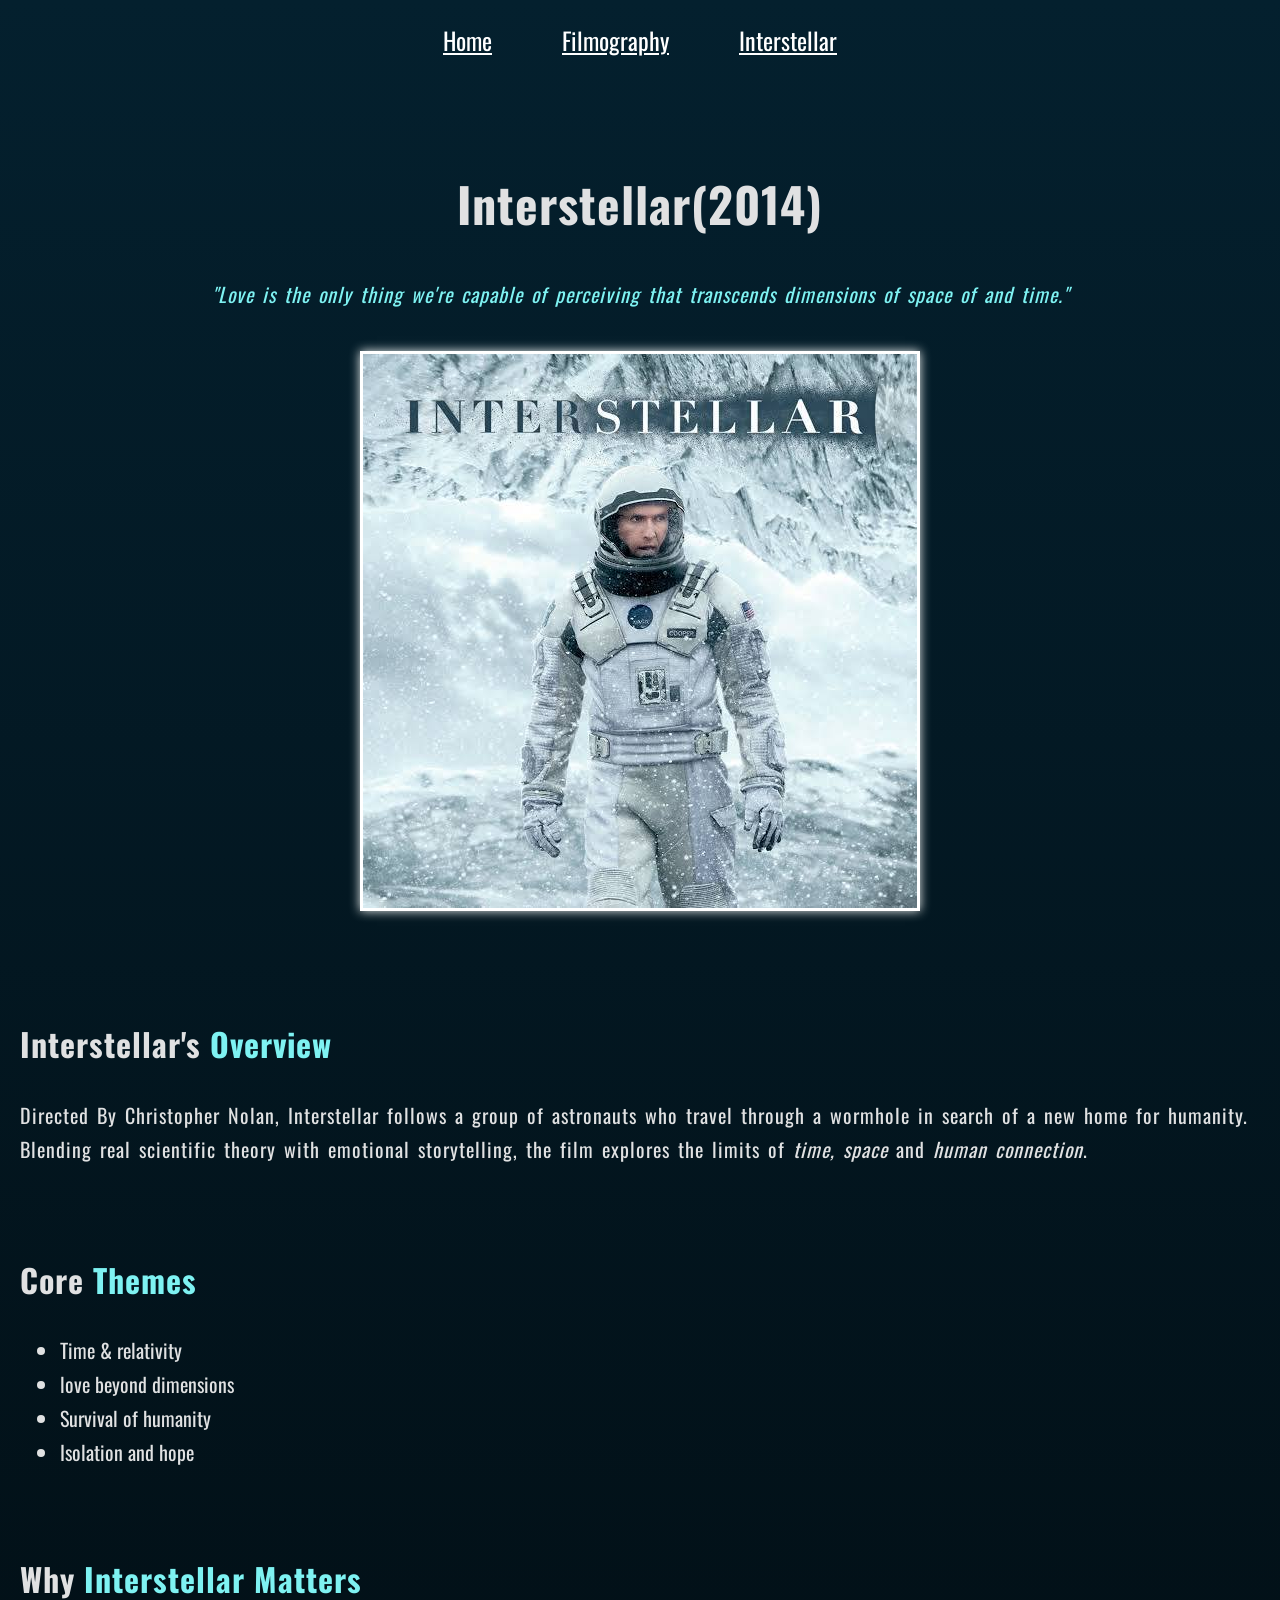
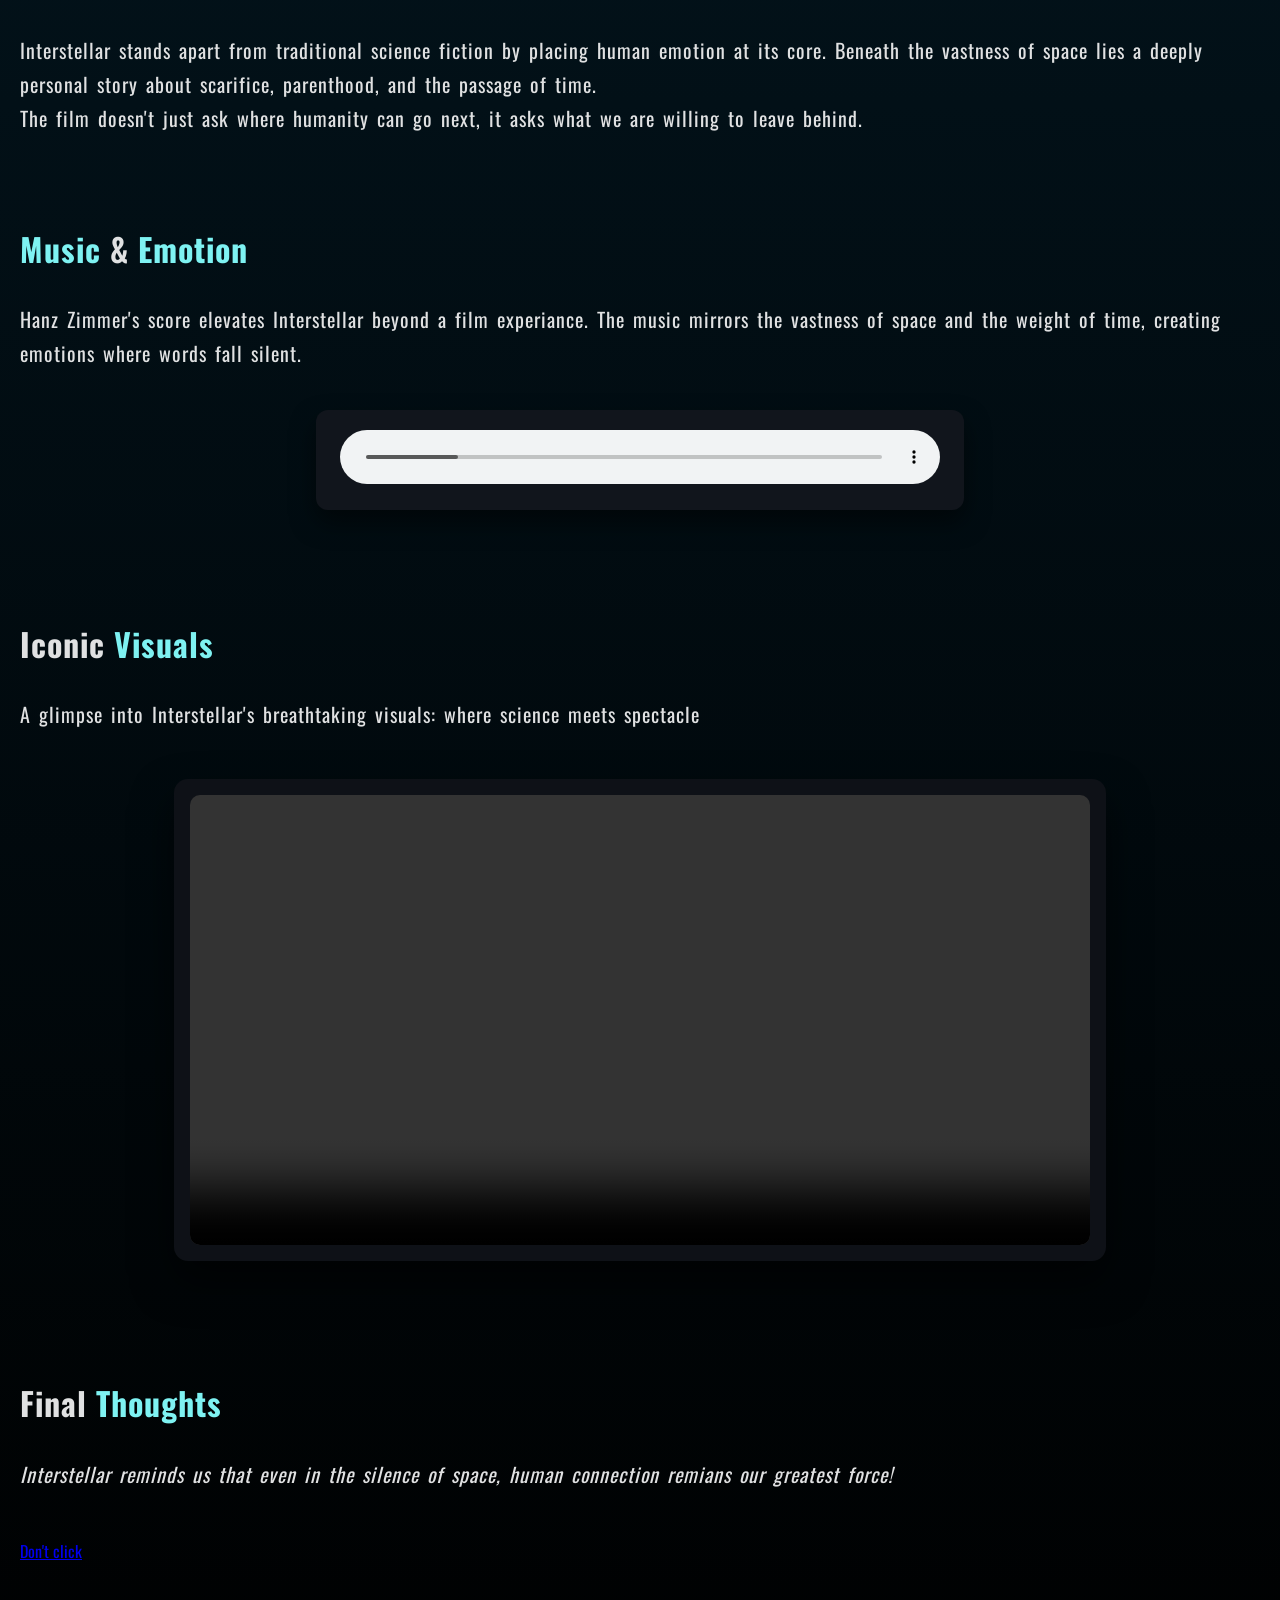
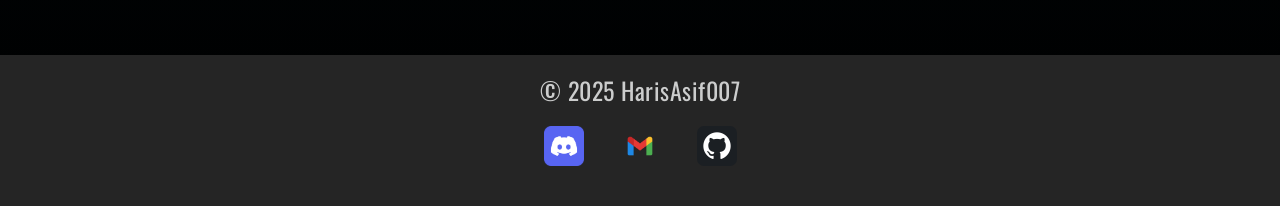
==== interstellar.html @ 0cb40a7e "Add files via upload" ====
<!DOCTYPE html>
<html lang="en">
<head>
    <meta charset="UTF-8">
    <meta name="viewport" content="width=device-width, initial-scale=1.0">
    <title> Christopher Nolan | Interstallar</title>
    <link rel=" icon" href="Icons/Favicon.png" type="image/png">
    <link rel="preconnect" href="https://fonts.googleapis.com">
    <link rel="preconnect" href="https://fonts.gstatic.com" crossorigin>
    <link href="https://fonts.googleapis.com/css2?family=Oswald:wght@200..700&display=swap" rel="stylesheet">
    <link rel="preconnect" href="https://fonts.googleapis.com">
    <link rel="preconnect" href="https://fonts.gstatic.com" crossorigin>
    <link href="https://fonts.googleapis.com/css2?family=Inter:ital,opsz,wght@0,14..32,100..900;1,14..32,100..900&family=Oswald:wght@200..700&display=swap" rel="stylesheet">
    <link rel="stylesheet" href="style.css">
    
</head>

<body id="interstellar">
    <nav>
        <a href="index.html"> <ins>Home</ins></a>
        <a href="filmography.html"> <ins>Filmography</ins></a>
        <a href="interstellar.html"> <ins>Interstellar</ins></a>
    </nav>
    <header>
        <h1>Interstellar(2014)</h1>
        <p>
            <span><i>"Love is the only thing we're capable of perceiving  that transcends dimensions of space of and time."</i></span>
        </p>
        <img src="Images/Intersteller-poster.jpg" alt="Interstallar-Poster">
    </header>

    <section>
        <h2>Interstellar's <span>Overview</span></h2>
        <p>
            Directed By Christopher Nolan, Interstellar follows a group of astronauts who travel through a wormhole in search 
            of a new home for humanity. Blending real scientific theory with emotional storytelling, the film explores the limits
            of <i>time, space</i> and <i>human connection</i>.
        </p>
    </section>

    <section>
        <h2>Core <span>Themes</span></h2>
        <ul>
            <li>Time & relativity</li>
            <li>love beyond dimensions</li>
            <li>Survival of humanity</li>
            <li>Isolation and hope</li>
        </ul>
    </section>

    <section>
        <h2>Why <span>Interstellar Matters</span></h2>
        <p>
            Interstellar stands apart from traditional science fiction by placing human emotion at its core. Beneath the vastness of space lies a deeply
            personal story about scarifice, parenthood, and the passage of time.
            <br>
            The film doesn't just ask where humanity can go next, it asks what we are willing to leave behind.
        </p>
    </section>

    <section>
        <h2><span>Music</span> & <span>Emotion</span></h2>
        <p>
            Hanz Zimmer's score elevates Interstellar beyond a film experiance. The music mirrors the vastness of space and the weight of
            time, creating emotions where words fall silent.
        </p>
        <div class="audio-box">
         <audio controls>
            <source src="Audio/Interstellar-theme.mp3">
        </audio>
        </div>
    </section>

    <section>
        <h2>Iconic <span>Visuals</span></h2>
        <p>
            A glimpse into Interstellar's breathtaking visuals: where science meets spectacle
        </p>
        <div class="video-frame">
        <video controls width="600" muted>
            <source src="Videos/interstellar-visuals.mp4">
        </video>
        </div>
    </section>
    <section>
        <h2>Final <span>Thoughts</span></h2>
        <p>
            <i>Interstellar reminds us that even in the silence of space, human connection remians our greatest force!</i>
        </p>
        <br>
        <a href="404.html">Don't click</a>

    </section>

     <footer>
        &copy; 2025 HarisAsif007
        <br>
         <a href="https://discord.com/users/haris018442">
            <img src="Images/discord.webp"
             alt="Discord"
             style="width: 40px; margin: 15px;"
             >
        </a>
        <a href="mailto:harris19045@gmail.com">
            <img src="Images/gmail.webp"
             alt="Gmail"
             style="width: 40px; margin: 15px;"
             >
        </a>
        <a href="https://github.com/HarisAsif007">
            <img src="Images/github.webp"
             alt="Github"
             style="width: 40px; margin: 15px;border-radius: 7px;"
             >
        </a>
    </footer>
    
</body>
</html>
---- style.css ----
body#home{
    background: linear-gradient(to bottom, #0b0c10, #0d3549);
    color: #c5c6c7;
    font-family: Inter;
    line-height: 1.6;
    margin: 0;
    padding: 0;
}
h1,h2{
    font-family: Oswald;
}
header{
    font-size: 1.5rem;
    letter-spacing: 1px;
    font-family: Oswald;
    text-align: center;
    padding: 50px 20px;
}
header p{
    font-size: 1.4rem;
}
header img{
    max-width: 50%;
    border: 3px solid #ffffff;
    box-shadow: 0 0 10px rgb(233, 237, 236);
    margin-top: 20px;
}
.cinematic-line{
    display:block ;
    font-style: italic;
    font-size: 1.2em;
    color: #7ef2f2;
    margin-top: 15px;
}
nav{
    display: flex;
    justify-content: center;
    gap: 70px;
    padding: 20px 0;
}
nav a{
    font-family: Oswald;
    color: #ffffff;
    text-decoration: none;
    font-size: 1.5rem;
    position: relative;
}
nav a:hover{
    color: #65d1fcd4;
    }
footer{
    margin-top: 70px;
    text-align: center;
    padding: 15px;
    background-color:#0b0c10;
    color: #cccdcd;
    font-size: 1.5rem;
    letter-spacing: 0.5px;
    font-family: Oswald;
    background: linear-gradient(to bottom, #000000, #000101);
}

footer a {
    text-decoration: none;
    border: none;
    margin-bottom: 20px;
}


body#filmography{
    background: linear-gradient(to bottom, #000000,#05202e);
    color: #c5c6c7;
    font-family: Oswald ;
    line-height: 1.7;
    margin: 0 auto;
    padding: 0 0;
}
#filmography section{
    padding: 15px 30px;
}
#filmography span{
    color: #7ef2f2;
}
#filmography p{
    font-size: 1.25rem;
    letter-spacing: 1px;
    word-spacing: 2px;
}
#filmography li{
    font-size: 1.3rem;
}
table {
    width: 85%;
    border-collapse: collapse;
    margin-top: 30px;
    border: 3.5px solid #000101;
}
th{
    background-color: #cbdae0;
    color: #000000;
    padding: 6px;
    text-align: left;
}
td{
    padding: 4px;
}
tr:hover{
    background-color: #000000;
}
th,td{
    border: 3px solid #000b0e;
    font-size: 1.15rem;
}
tr.Upcoming{
    text-align: center;
    font-weight: bold;
}
body#interstellar{
    background: linear-gradient(to bottom,#04202e, #000000);
    color: #e0e1e2;
    font-family: Oswald ;
    line-height: 1.7;
    margin: 0 auto;
    padding: 0 0;
}
#interstellar footer{
    background: rgb(37, 37, 37) !important;
}
#interstellar span{
    color: #7ef2f2;
}
#interstellar p{
    font-size: 1.25rem;
    letter-spacing: 1px;
    word-spacing: 2px;
}
#interstellar h2{
    font-family: Oswald;
    font-size: 2rem;
    letter-spacing: 1px;
    padding-bottom: 0;
}
#interstellar section{
    padding: 20px;
}
#interstellar li{
    font-size: 1.25rem;
}
#interstellar .video-frame{
    max-width: 900px;
    margin: 3rem auto;
    padding: 1rem;
    background: #0e1117;
    border-radius: 14px;
    box-shadow: 0 20px 40px rgba(0,0,0,0.6);
}
#interstellar video{
    width: 100%;
    border-radius: 10px;
    display: block;
}
#interstellar .audio-box{
    max-width: 600px;
    margin: 2.5rem auto;
    padding: 1.2rem 1.5rem;
    background: #11151c;
    border-radius: 12px;
    box-shadow: 0 12px 25px rgba(0,0,0,0.5)
}
#interstellar audio{
    width: 100%;
}

body#page404{
    background-color: #0b0e14;
    color: #f5f5f5;
    font-family: Oswald;
    text-align: center;
    padding: 8rem 1rem;
}
#page404 h1{
    font-size: 6rem;
    margin-bottom: 1rem;
    color: #e63946;

}
#page404 p{
    font-size: 1.5rem;
    margin-bottom: 2rem;
}
#page404 a{
    color: #f5f5f5;
    text-decoration: none;
    border: 2px solid #f5f5f5;
    padding: 0.5rem 1rem;
    border-radius: 8px;
    transition:0.3s ;
}
#page404 a:hover{
    background-color: #f5f5f5;
    color: #0b0e14;
}
.movies{
    display: grid;
    grid-template-columns:repeat(3,1fr);
    gap: 20px;
    padding: 20px;
    padding-top: 30px;
}
.movie{
    background: rgb(41, 127, 176);
    padding: 20px;
    border-radius: 10px;
    text-align: center;
}
.reel{
    font-size: 70px;
    text-align: center;
    margin-top: 40px;
    animation: spin 4s linear infinite;
}
@keyframes spin{
    from{
        transform: rotate(0deg);
    }
    to{
        transform: rotate(360deg);
    }
}
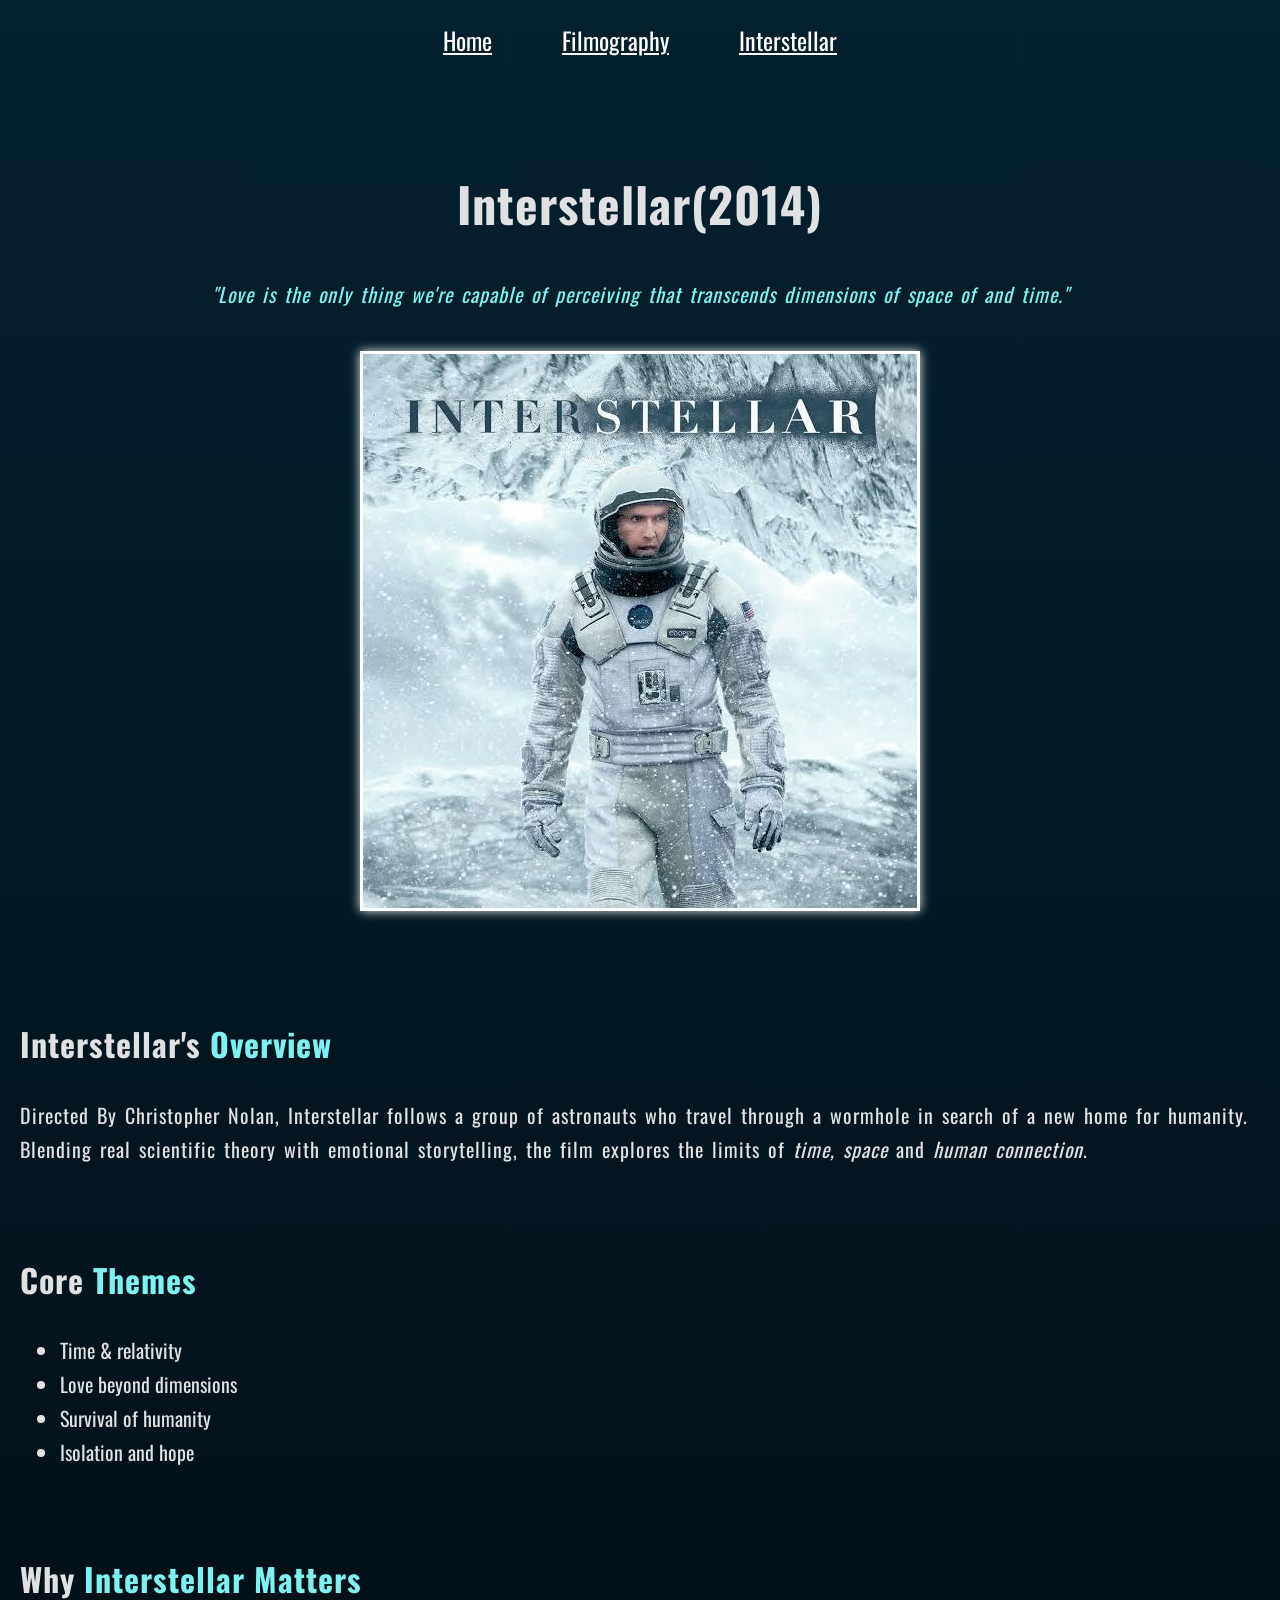
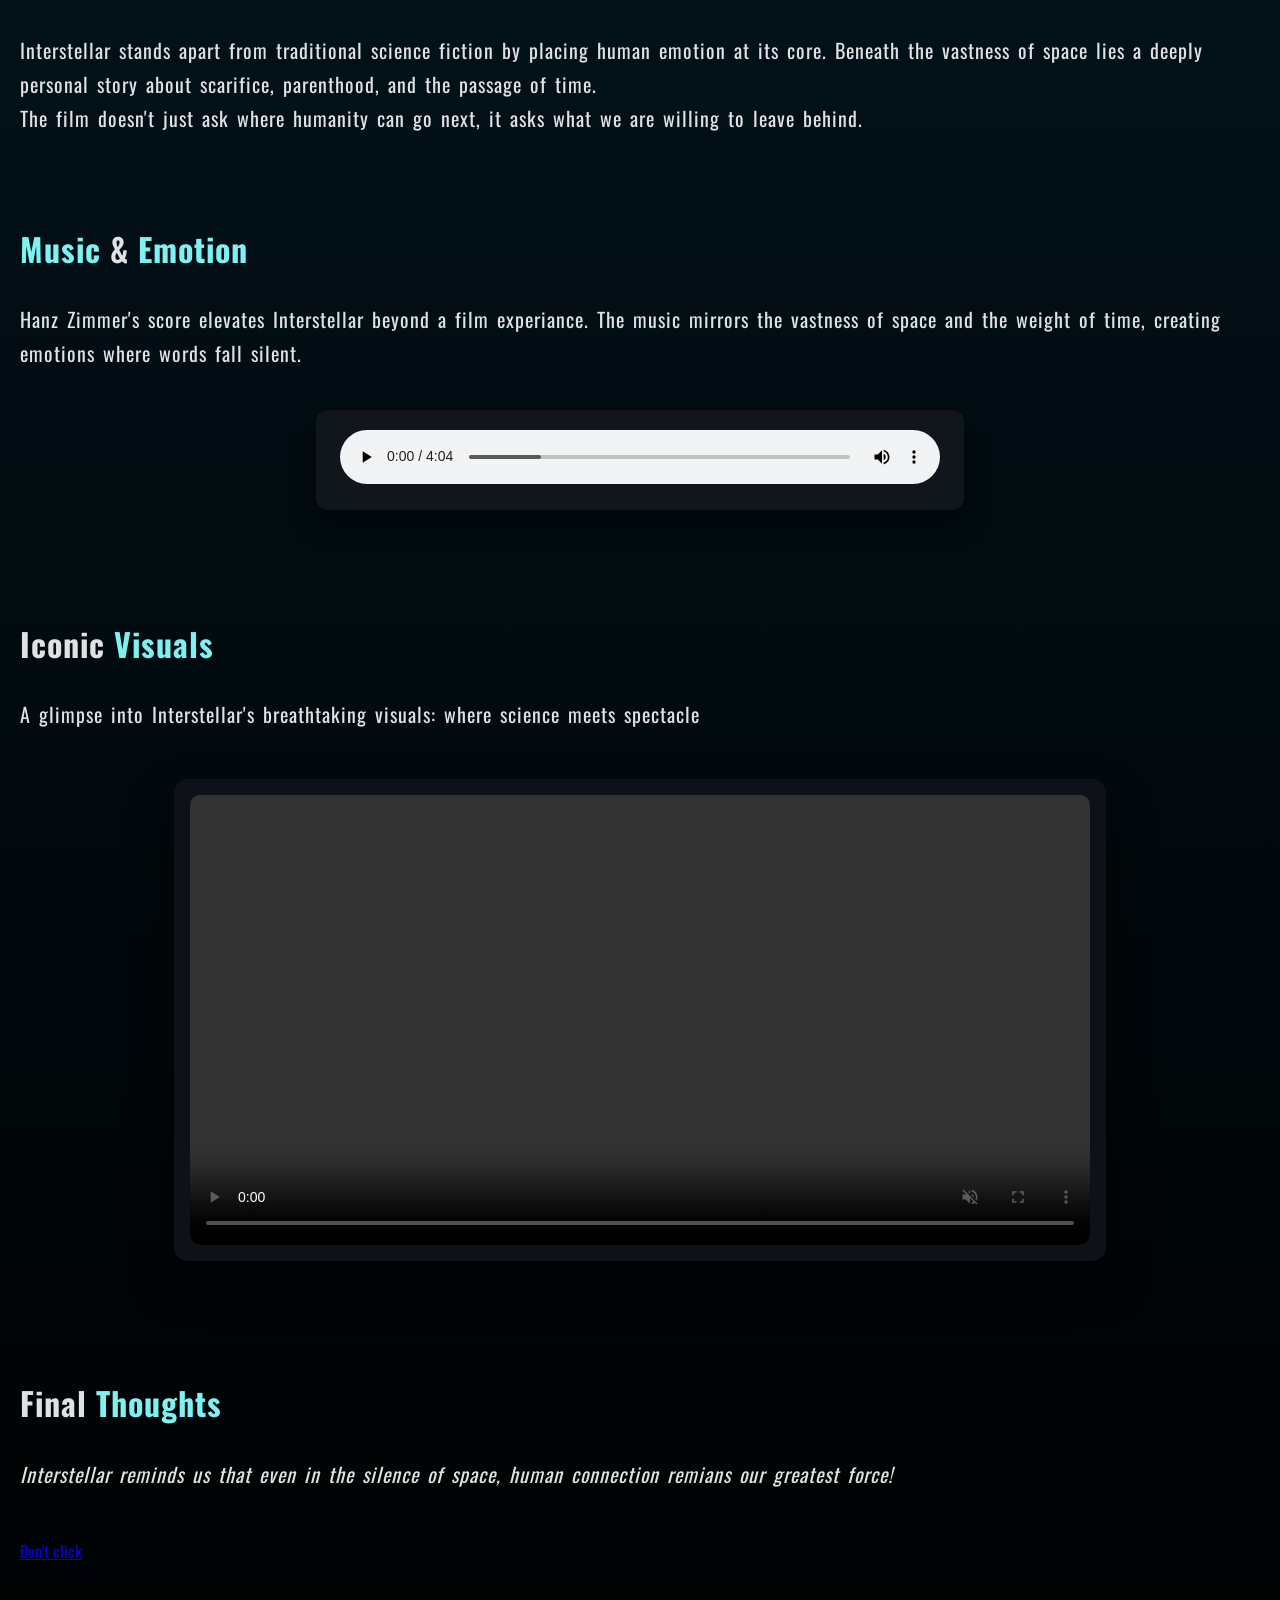
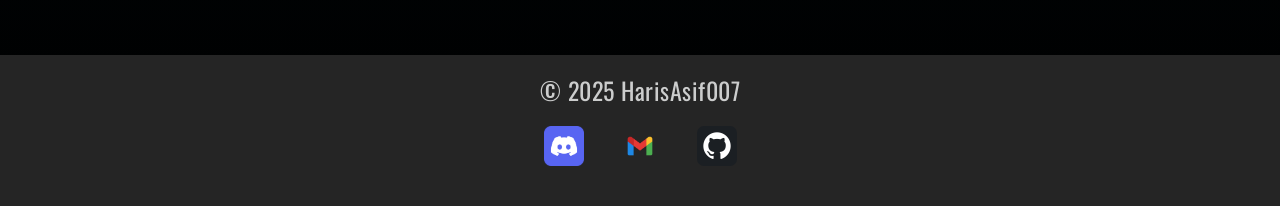
==== commit 0b94a409: "Tiny Updates" ====
--- a/interstellar.html
+++ b/interstellar.html
@@ -42,7 +42,7 @@
         <h2>Core <span>Themes</span></h2>
         <ul>
             <li>Time & relativity</li>
-            <li>love beyond dimensions</li>
+            <li>Love beyond dimensions</li>
             <li>Survival of humanity</li>
             <li>Isolation and hope</li>
         </ul>
--- a/style.css
+++ b/style.css
@@ -200,7 +200,7 @@
     background-color: #f5f5f5;
     color: #0b0e14;
 }
-.movies{
+.movies {
     display: grid;
     grid-template-columns:repeat(3,1fr);
     gap: 20px;
@@ -219,6 +219,9 @@
     margin-top: 40px;
     animation: spin 4s linear infinite;
 }
+.favourites {
+    margin: 20px;
+}
 @keyframes spin{
     from{
         transform: rotate(0deg);
@@ -227,3 +230,13 @@
         transform: rotate(360deg);
     }
 }
+@media(max-width:500px){
+    .movies{
+        grid-template-columns: 1fr;
+    }
+}
+@media(max-width:800px){
+    .movies{
+        grid-template-columns:repeat(2,1fr);
+    }
+}
